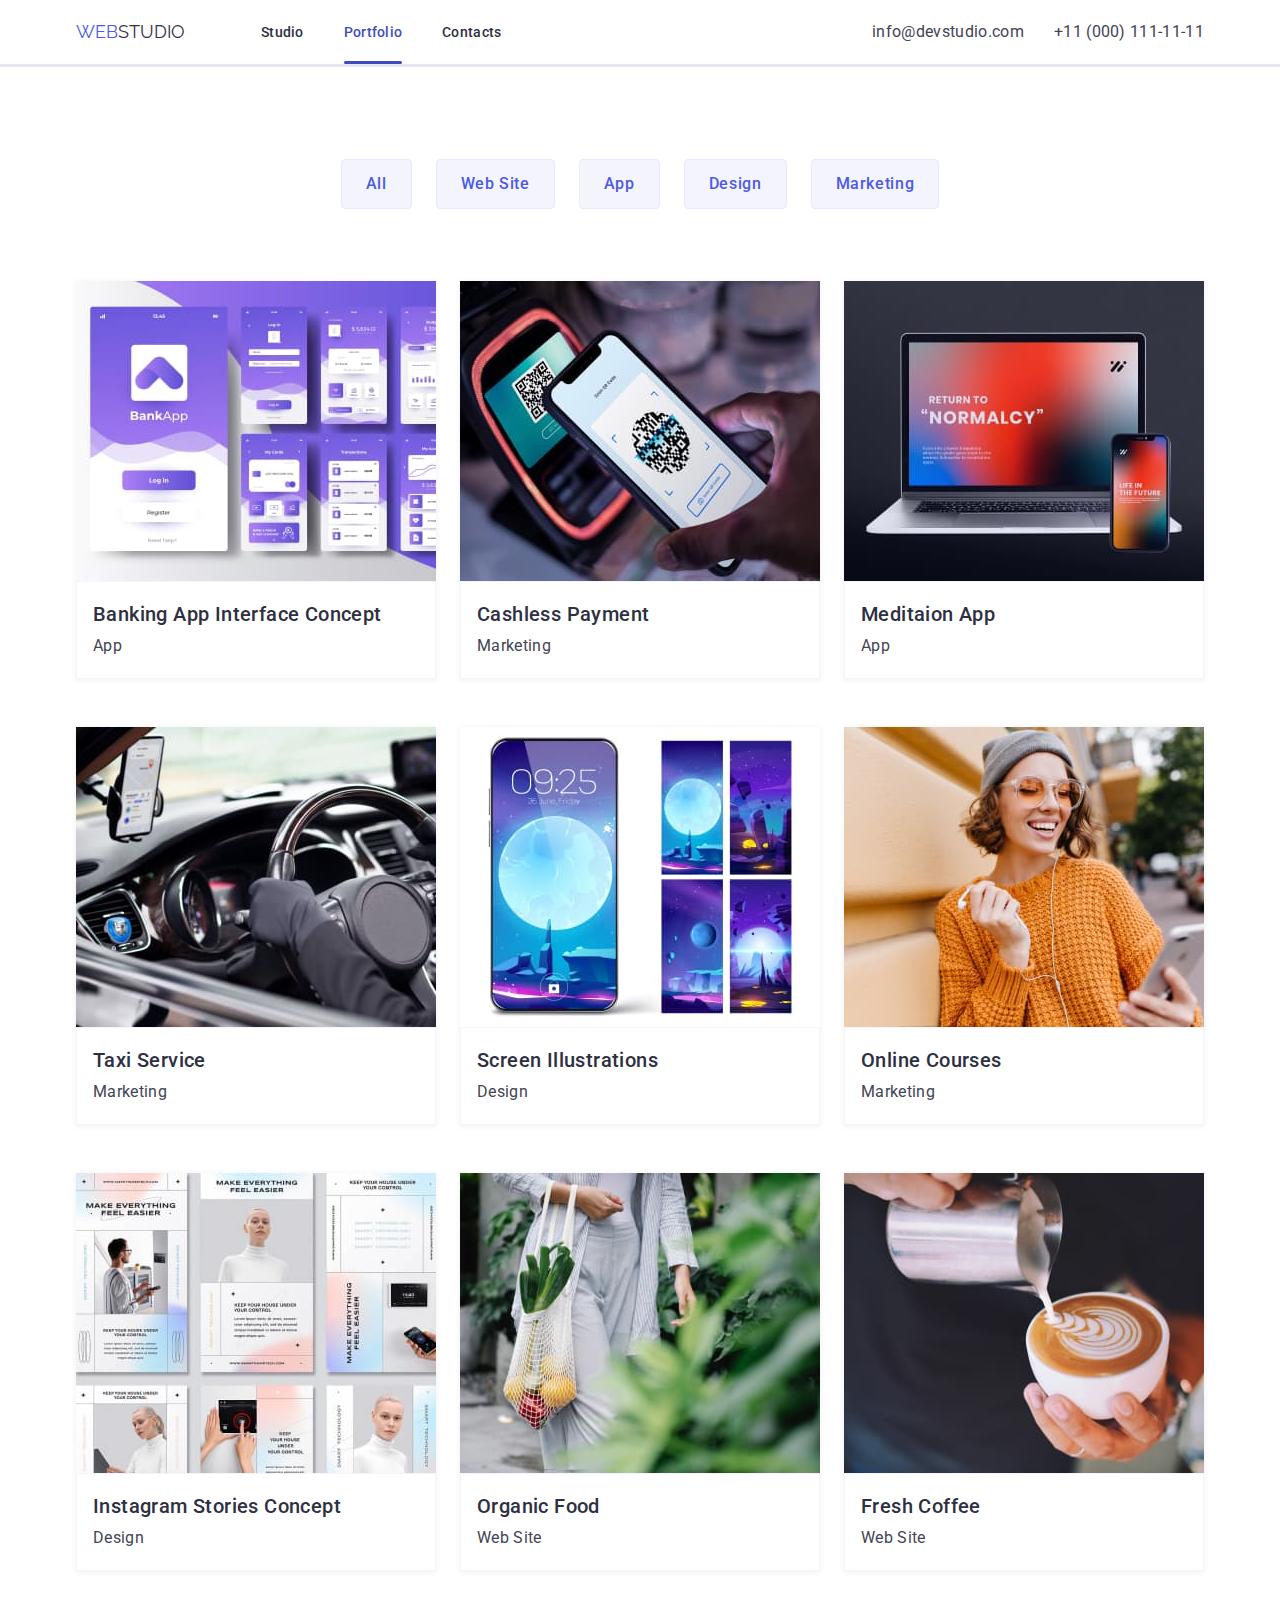
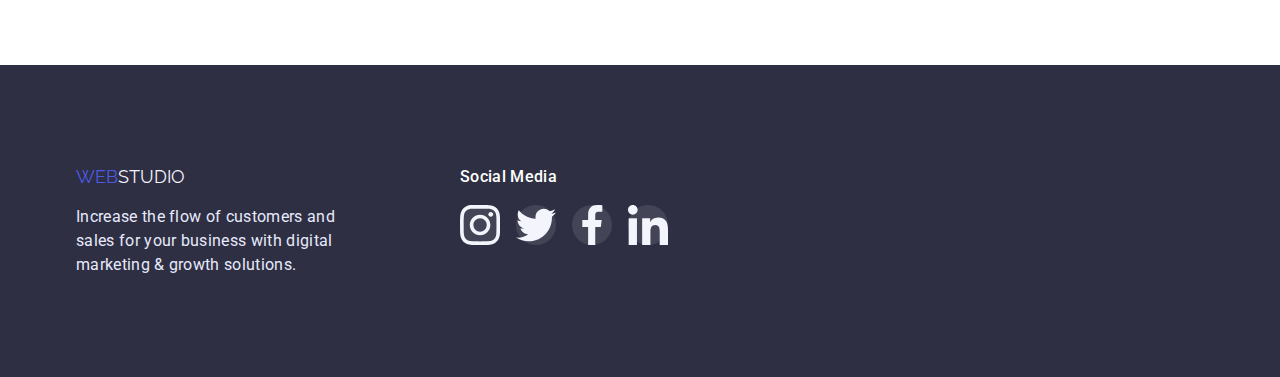
==== portfolio.html @ 90d6e834 "Initial commit" ====
<!DOCTYPE html>
<html lang="en">
<head>
    <meta charset="UTF-8">
    <meta http-equiv="X-UA-Compatible" content="IE=edge">
    <meta name="viewport" content="width=device-width, initial-scale=1.0">
    <link rel="stylesheet"
        href="https://fonts.googleapis.com/css2?family=Raleway:wght@800&family=Roboto:wght@400;500;700&display=swap">
    <link rel="stylesheet"
        href="https://cdnjs.cloudflare.com/ajax/libs/modern-normalize/1.1.0/modern-normalize.min.css">
    <link rel="stylesheet" href="./styles.css/styles.css">
        <title>WebStudio</title>
</head>

<body>
    <header>
        <div class="container flex-container">
            <a class="link logo" href="./index.html">Web<span class="accent-logo">studio</span></a>
            <nav>
                <ul class="nav-flex">
                    <li><a class="link link-header" href="./index.html">Studio</a></li>
                    <li><a class="link link-header link-current" href="./portfolio.html" target="_blank"
                            rel="noreferrer nofollow">Portfolio</a>
                    </li>
                    <li><a class="link link-header" href="">Contacts</a></li>
                </ul>
            </nav>
            <ul class="contacts-flex">
                <li><a class="link adress-header" href="mailto:info@devstudio.com">info@devstudio.com</a></li>
                <li><a class="link adress-header" href="tel:+11-000-111-11-11">+11 (000) 111-11-11</a></li>
            </ul>
        </div>
        <div class="line"></div>
    </header>
    <main>
  
        <section class="section">
            <h1 class="hide">Portfolio</h1>
            <ul class="buttons-main">
                <li><button class="btn-main" type="button">All</button></li>
                <li><button class="btn-main" type="button">Web Site</button></li>
                <li><button class="btn-main" type="button">App</button></li>
                <li><button class="btn-main" type="button">Design</button></li>
                <li><button class="btn-main" type="button">Marketing</button></li>
            </ul>
            <div class="container">
                <ul class="flex-examples">
                    <li class="examples-item">
                        <a class="link link-examples" href="">
                            <div class="box-thumb">
                                <img src="./images/works1.jpg" alt="banking">
                                <div class="product-overlay">
                                    <p class="text-overlay">14 Stylish and User-Friendly App Design Concepts · Task Manager App · Calorie Tracker App · Exotic Fruit Ecommerce App ·
                                    Cloud Storage App</p>
                                </div>
                            </div>
                            <div class="box-description">
                                <h2 class="title-card">Banking App Interface Concept</h2>
                                <p class="text-description">App</p>
                            </div>
                        </a>
                    </li>
                    <li class="examples-item">
                        <a class="link  link-examples" href="">
                            <div class="box-thumb">
                                <img src="./images/works2.jpg" alt="cashless">
                                <div class="product-overlay">
                                    <p class="text-overlay">14 Stylish and User-Friendly App Design Concepts · Task Manager App · Calorie Tracker App · Exotic Fruit Ecommerce App ·
                                    Cloud Storage App</p>
                                </div>
                            </div>
                            
                            <div class="box-description">
                                <h2 class="title-card">Cashless Payment</h2>
                                <p class="text-description">Marketing</p>
                            </div>
                        </a>
                    </li>
                    <li class="examples-item">
                        <a class="link  link-examples" href="">
                            <div class="box-thumb">
                                <img src="./images/works3.jpg" alt="meditation">
                                <div class="product-overlay">
                                    <p class="text-overlay">14 Stylish and User-Friendly App Design Concepts · Task Manager App · Calorie Tracker App · Exotic Fruit Ecommerce App ·
                                    Cloud Storage App</p>
                                </div>
                            </div>
                            
                            <div class="box-description">
                                <h2 class="title-card">Meditaion App</h2>
                                <p class="text-description">App</p>
                            </div>
                        </a>
                    </li>
                    <li class="examples-item">
                        <a class="link  link-examples" href="">
                            <div class="box-thumb">
                                <img src="./images/works4.jpg" alt="taxi">
                                <div class="product-overlay">
                                    <p class="text-overlay">14 Stylish and User-Friendly App Design Concepts · Task Manager App · Calorie Tracker App · Exotic Fruit Ecommerce App ·
                                    Cloud Storage App</p>
                                </div>
                            </div>
                            
                            <div class="box-description">
                                <h2 class="title-card">Taxi Service</h2>
                                <p class="text-description">Marketing</p>
                            </div>
                        </a>
                    </li>
                    <li class="examples-item">
                        <a class="link  link-examples" href="">
                            <div class="box-thumb">
                                <img src="./images/works5.jpg" alt="screen-illustration">
                                <div class="product-overlay">
                                    <p class="text-overlay">14 Stylish and User-Friendly App Design Concepts · Task Manager App · Calorie Tracker App · Exotic Fruit Ecommerce App ·
                                    Cloud Storage App</p>
                                </div>
                            </div>
                            
                            <div class="box-description">
                                <h2 class="title-card">Screen Illustrations</h2>
                                <p class="text-description">Design</p>
                            </div>
                        </a>
                    </li>
                    <li class="examples-item">
                        <a class="link  link-examples" href="">
                            <div class="box-thumb">
                                <img src="./images/works6.jpg" alt="courses">
                                <div class="product-overlay">
                                    <p class="text-overlay">14 Stylish and User-Friendly App Design Concepts · Task Manager App · Calorie Tracker App · Exotic Fruit Ecommerce App ·
                                    Cloud Storage App</p>
                                </div>
                            </div>
                            
                            <div class="box-description">
                                <h2 class="title-card">Online Courses</h2>
                                <p class="text-description">Marketing</p>
                            </div>
                        </a>
                    </li>
                    <li class="examples-item">
                        <a class="link  link-examples" href="">
                            <div class="box-thumb">
                                <img src="./images/works7.jpg" alt="stories">
                                <div class="product-overlay">
                                    <p class="text-overlay">14 Stylish and User-Friendly App Design Concepts · Task Manager App · Calorie Tracker App · Exotic Fruit Ecommerce App ·
                                    Cloud Storage App</p>
                                </div>
                            </div>
                            
                            <div class="box-description">
                                <h2 class="title-card">Instagram Stories Concept</h2>
                                <p class="text-description">Design</p>
                            </div>
                        </a>
                    </li>
                    <li class="examples-item">
                        <a class="link  link-examples" href="">
                            <div class="box-thumb">
                                <img src="./images/works8.jpg" alt="organic">
                                <div class="product-overlay">
                                    <p class="text-overlay">14 Stylish and User-Friendly App Design Concepts · Task Manager App · Calorie Tracker App · Exotic Fruit Ecommerce App ·
                                    Cloud Storage App</p>
                                </div>
                            </div>
                            
                            <div class="box-description">
                                <h2 class="title-card">Organic Food</h2>
                                <p class="text-description">Web Site</p>
                            </div>
                        </a>
                    </li>
                    <li class="examples-item">
                        <a class="link  link-examples" href="">
                            <div class="box-thumb">
                                <img src="./images/works9.jpg" alt="coffe">
                                <div class="product-overlay">
                                    <p class="text-overlay">14 Stylish and User-Friendly App Design Concepts · Task Manager App · Calorie Tracker App · Exotic Fruit Ecommerce App ·
                                    Cloud Storage App</p>
                                </div>
                            </div>
                            
                            <div class="box-description">
                                <h2 class="title-card">Fresh Coffee</h2>
                                <p class="text-description">Web Site</p>
                            </div>
                        </a>
                    </li>
                </ul>
                
            </div>
        </section>
            
    </main>
    <footer class="bg-footer">
        <div class="container flex-footer">
            <div class="footer-box1">
                <a class="link logo" href="./index.html">Web<span class="accent-logo-footer">studio</span></a>
                <p class="info-footer">Increase the flow of customers and sales for your business with digital marketing &
                    growth
                    solutions.</p>
            </div>
            <div class="footer-box2">
                <p class="media-footer">social media</p>
                <ul class="links-footer">
                    <li><a class="link-icon bg-footer-icon" href="">
                            <svg class="socials-icon">
                                <use href="./images/icons.svg#instagram">
                                </use>
                            </svg>
                        </a>
                    </li>
                    <li><a class="link-icon bg-footer-icon" href="">
                            <svg class="socials-icon">
                                <use href="./images/icons.svg#twitter">
                                </use>
                            </svg>
                        </a>
                    </li>
                    <li><a class="link-icon bg-footer-icon" href="">
                            <svg class="socials-icon">
                                <use href="./images/icons.svg#facebook">
                                </use>
                            </svg>
                        </a>
                    </li>
                    <li><a class="link-icon bg-footer-icon" href="">
                            <svg class="socials-icon">
                                <use href="./images/icons.svg#linkedin">
                                </use>
                            </svg>
                        </a>
                    </li>
                </ul>
            </div>
        </div>
    </footer>
   
</body>
</html>
---- styles.css/styles.css ----
:root{
  --Iris:#4D5AE5;
  --Ocean:#404BBF;
  --NAVY-BLUE:#2E2F42;
  --SLATE:#434455;
  --LIGHTSLATE:#8E8F99;
  --CLOUD:#F4F4FD;
  --CORNFLOWER:#E7E9FC;
  --GREEN:#31D0AA;
  --GREY:2E2F42;
  --NAVYBLUEMODAL:#2E2F42;
  --Button:#2196F3;


}
body{
  font-family: Roboto, sans-serif;
}
li{
  list-style: none;
}
ul{
  padding-inline-start: 0;
  margin-bottom: 0px;
  margin-top: 0px;
}
p,h1,h2{
  margin-top: 0px;
  margin-bottom: 0;
}
.link{
  text-decoration: none;
}
img{
  display: block;
}
.container{
  width: 1158px;
  /* outline: 2px solid #a7a658; */
  padding-left: 15px;
  padding-right: 15px;
  margin: 0 auto;
}
.section {
  padding-top: 94px;
  padding-bottom: 94px;
  /* outline:1px solid #c1ad3e; */
}
.flex-container{
  display: flex;
  flex-wrap: wrap;
  align-items: center;

}
.nav-flex{
  display: flex;
  margin-left: 76px;
}
.nav-flex li+li {
  margin-left: 40px;
}
.contacts-flex{
  display: flex;
  margin-left: auto;
}
.contacts-flex li+li{
  margin-left: 30px;
}
.adress-header {
  font-weight: 400;
  font-size: 16px;
  line-height: 24px;
  letter-spacing: 0.02em;
  color: var(--SLATE);
  transition: color 250ms cubic-bezier(0.4, 0, 0.2, 1);

}


.logo{
  text-transform:uppercase;
  color: var(--Iris);
  font-family: Raleway;
  font-size: 18px;
  line-height: 24px;
}
.accent-logo{
  color: var(--NAVY-BLUE);
}
.link-header{
  font-weight: 500;
  font-size: 14px;
  line-height: 16px;
  letter-spacing: 0.02em;

  color: var(--NAVY-BLUE);
  padding-top: 24px;
  padding-bottom: 24px;
  display: block;

  transition: color 250ms cubic-bezier(0.4, 0, 0.2, 1);
}
.link-header:hover,
.link-header:focus,
.adress-header:hover,
.adress-header:focus{
  color: var(--Ocean);
}

.line {
  border-bottom: 1px solid #E7E9FC;
  box-shadow: 0px 2px 1px rgba(46, 47, 66, 0.08), 0px 1px 1px rgba(46, 47, 66, 0.16), 0px 1px 6px rgba(46, 47, 66, 0.08);
}


.link-header{
  position: relative;
}
.link-header::after {
  content: "";
  position: absolute;
  display: block;

  bottom: 0;
  left: 0;
  border-radius: 2px;

  width: 100%;
  height: 3px;
  background-color: var(--Ocean);
  
  transform: scaleX(0);
  transform-origin: left;
  transition: transform 500ms cubic-bezier(0.4,0,0.2,1);
}
.link-current::after {
  content: "";
  position: absolute;
  display: block;

  bottom: 0;
  left: 0;
  border-radius: 2px;

  width: 100%;
  height: 3px;
  background-color: var(--Ocean);
  transform: none;

}
.link-header:hover::after{
  transform: scaleX(1);
}
.link-current{
  color: var(--Ocean);
}

/* Hero */
.section-hero {
  padding-top: 188px;
  padding-bottom: 188px;
  background-color: #2F303A;
  text-align: center;
  max-width: 1440px;
  margin-left: auto;
  margin-right: auto;
  outline: 1px solid black;
  background-image: url(../images/SVG/Dark-bg.svg), 
  url(../images/people-office1.jpg);
}


.title-text{
  color:#FFF;
  font-size: 56px;
  line-height: 60px;
  text-align: center;
  letter-spacing: 0.02em;
  margin: 0 auto 48px;
  width: 500px;
}
.btn-hero{
  background-color:var(--Iris);
  color:#FFF;
  cursor: pointer;
  width: 169px;
  height: 56px;
  border-radius: 4px;
  box-shadow: 0px 4px 4px rgba(0, 0, 0, 0.15);;
  font-weight: 500;
  font-size: 16px;
  border: none;

  transition: background-color 250ms cubic-bezier(0.4, 0, 0.2, 1),
  color 250ms cubic-bezier(0.4, 0, 0.2, 1),
  box-shadow 250ms cubic-bezier(0.4, 0, 0.2, 1);
}

.btn-hero:hover {
    background-color: var(--Ocean);
  }

/* Section-Advantage */

.hide {
  position: absolute;
  width: 1px;
  height: 1px;
  margin: -1px;
  padding: 0;
  overflow: hidden;
  border: 0;
  clip: rect(0 0 0 0);

}
.flex-list-advantage{
  display: flex;
  flex-wrap: wrap;
}
.box-adv{
  width: calc((100% - 72px)/4);
}
.box-adv:not(:last-child){
  margin-right: 24px;
}

.element-advantage{
  display: flex;
  height: 112px;
  width: 264px;
  background-color: var(--CLOUD);
  border-radius: 4px;
  margin-bottom: 8px;
  justify-content: center;
  align-items: center;

}
.icon-adv{
  width: 64px;
  height: 64px;
  fill: var(--NAVY-BLUE);
}
.box-adv{
  width: 264px;
}

.second-title {
  font-weight: 700;
  font-size: 36px;
  line-height: 40px;
  text-align: center;
  letter-spacing: 0.02em;
  color: var(--NAVY-BLUE);
  margin-top: 0px;
  margin-bottom: 72px;

}
.title-third{
  font-weight: 500;
  font-size: 20px;
  line-height: 24px;
  letter-spacing: 0.02em;
  color: var(--NAVY-BLUE);
  margin-top: 0px;
  margin-bottom: 8px;
}

.text-description{
  font-weight: 400;
  font-size: 16px;
  line-height: 24px;
  letter-spacing: 0.02em;
  color: var(--SLATE);
}


/* What we do */
.flex-works{
  display: flex;
  flex-wrap: wrap;

}
.element-foto{
  width: calc((100% - 2*24px)/3);
}
.element-foto:not(:last-child){
  margin-right: 24px;
}

/* Our team  */
.section-team{
  background-color: var(--CLOUD);
}
.flex-team{
  display: flex;
  column-gap: 24px;
}
.flex-card{
  width: 264px;
  /* outline: 1px dashed blue; */
  box-shadow: 0px 1px 6px rgba(46, 47, 66, 0.08), 0px 1px 1px rgba(46, 47, 66, 0.16), 0px 2px 1px rgba(46, 47, 66, 0.08);
  border-radius: 0px 0px 4px 4px;
  background-color: #fff;
}

.socials{
  display: flex;
  flex-wrap: wrap;
  justify-content: center;
  margin-top: 8px;
}

.socials li:not(:last-child){
  margin-right: 24px;
}
.box-card {
  text-align: center;
  padding-top: 32px;
  padding-bottom: 32px;
}

.socials-icon{
  fill:var(--CLOUD);
}
.link-icon{
  display: flex;
  width: 40px;
  height: 40px;

  background-color: var(--Iris);
  border-radius: 50%;

  justify-content: center;
  align-items: center;

  transition: background-color 250ms cubic-bezier(0.4, 0, 0.2, 1);
}
.link-icon:hover{
  background-color: var(--Ocean);
}



/* Customers */
.flex-customers{
  display: flex;
  flex-wrap: wrap;
}

.flex-customers li:not(:last-child){
  margin-right: 24px;
}
.customers-bg{
  width: 168px;
  height: 88px;
  background-color: #fff;
  color: var(--LIGHTSLATE);
  border: 1px solid #8E8F99;
  border-radius: 4px;
  display: flex;
  justify-content: center;
  align-items: center;

  transition: color 250ms cubic-bezier(0.4, 0, 0.2, 1),
  border 250ms cubic-bezier(0.4, 0, 0.2, 1);

}
.icon-customers{
  width: 104px;
  height: 56px;
  fill:currentColor;
}
.customers-bg:hover{
  color: var(--Ocean);
  border: 1px solid var(--Ocean);
}

/* Footer */
.bg-footer{
  background-color: var(--NAVY-BLUE);
  padding-top: 100px;
  padding-bottom: 100px;
}
.accent-logo-footer{
  color:var(--CLOUD)
}
.info-footer{
  font-weight: 400;
  font-size: 16px;
  line-height: 24px;
  letter-spacing: 0.02em;
  color: var(--CORNFLOWER);
  margin-bottom: 0;
  /* margin-top: 16px; */
}
.media-footer{
  font-weight: 500;
  font-size: 16px;
  line-height: 24px;
  letter-spacing: 0.02em;
  color: #FFF;
  margin-bottom: 16px;
  text-transform: capitalize;
}
.flex-footer{
  display: flex;
  flex-wrap: wrap;
}
.footer-box1{
  width:264px;
}

.footer-box1 a {
  display: inline-block;
  margin-bottom: 16px;
}
.footer-box2{
  margin-left: 120px;
}
/* .footer-box3{
  margin-left: 80px;
} */
.links-footer{
  display: flex;
  flex-wrap:wrap;
}
.links-footer li:not(:last-child){
  margin-right: 16px;
}
.bg-footer-icon{
  background-color: rgba(255, 255, 255, 0.1);
  transition: background-color 250ms cubic-bezier(0.4, 0, 0.2, 1);
}
.bg-footer-icon:hover{
  background-color: var(--GREEN);
}


/* Potfolio */

.buttons-main{
  display: flex;
  flex-wrap: wrap;
  /* outline: 1px dashed blue; */
  justify-content: center;
  margin-bottom: 72px;
}
.buttons-main li:not(:last-child){
  margin-right: 24px;   
}

.btn-main{
  background-color: var(--CLOUD);
  color: var(--Iris);
  border: 1px solid var(--CORNFLOWER);
  border-radius: 4px;
  padding: 12px 24px;

  font-weight: 500;
  font-size: 16px;
  line-height: 24px;
  letter-spacing: 0.04em;

  cursor: pointer;

  transition: background-color 250ms cubic-bezier(0.4, 0, 0.2, 1),
  color 250ms cubic-bezier(0.4, 0, 0.2, 1),
  box-shadow 250ms cubic-bezier(0.4, 0, 0.2, 1),
  border-color 250ms cubic-bezier(0.4, 0, 0.2, 1);
}
.btn-main:hover{
  background-color: var(--Iris);
  color: white;
  box-shadow: 0px 3px 1px rgba(0, 0, 0, 0.1), 0px 2px 1px rgba(0, 0, 0, 0.08), 0px 2px 2px rgba(0, 0, 0, 0.12);
  border-color: var(--Iris);
}
/* Examples */
.flex-examples{
  display: flex;
  flex-wrap: wrap;
}
.box-description{
  padding-left: 16px;
  padding-top: 20px;
  padding-bottom: 20px;
  border: 0.5px solid #F4F4FD;
}
.title-card{
  font-weight: 500;
  font-size: 20px;
  line-height: 24px;
  letter-spacing: 0.02em;
  color: var(--NAVY-BLUE);
  margin-bottom: 8px;
}

.examples-item:not(:nth-child(3n)){
  margin-right: 24px;
}
.examples-item{
  margin-bottom: 48px;
  background: #FFF;
  width: calc((100% - 2 * 24px)/3);

}
.link-examples {
  box-shadow: 0px 1px 6px rgba(46, 47, 66, 0.08);
  display: block;

  transition: box-shadow 250ms cubic-bezier(0.4, 0, 0.2, 1);
  
}

.link-examples:hover {
  box-shadow: 0px 1px 6px rgba(46, 47, 66, 0.08), 0px 1px 1px rgba(46, 47, 66, 0.16), 0px 2px 1px rgba(46, 47, 66, 0.08);
}
.examples-item:nth-last-child(-n+3){
  margin-bottom: 0px;
}

.box-thumb{
  position: relative;
  overflow: hidden;

}
.product-overlay{
  position: absolute;
  /* content: "";
  display: inline-block; */
  top: 0;
  left: 0;
  width: 100%;
  height: 100%;

  background-color:rgba(77, 90, 229, 0.9);
  opacity: 1;
  transform: translateY(110%);
  transform-origin: bottom;

  transition: transform 250ms cubic-bezier(0.4,0,0.2,1),
  background-color 250ms cubic-bezier(0.4, 0, 0.2, 1);
}
.link-examples:hover .product-overlay{
  opacity: 1;
  transform: translateY(0);
}
.text-overlay{
  position: absolute;
  top: 40px;
  left: 32px;
  right: 32px;
  /* transform: translate(-50%,-50%); */

  font-weight: 400;
  font-size: 16px;
  line-height: 24px;
  /* or 150% */

  letter-spacing: 0.02em;
  color: #F4F4FD;
 
}


/* modal */
.backdrop{
  position: fixed;
  top: 0;
  left: 0;
  background-color: rgba(46, 47, 66, 0.4);;
  width: 100%;
  height: 100%;
  opacity: 1;
  transition: opacity 500ms cubic-bezier(0.4, 0, 0.2, 1);
 
}
.backdrop.is-hidden{
  opacity: 0;
  pointer-events: none;
  visibility: hidden;
}
.backdrop.is-hidden .modal {
  transform:translate(-50%, -50%) scale(1.1);
}

.modal{
  position: absolute;
  top: 50%;
  left: 50%;
  transform: translate(-50%, -50%) scale(1);
  transition: transform 350ms cubic-bezier(0.4, 0, 0.2, 1);

  width: 408px;
  height: 576px;
  padding: 15px 20px;
  background: #FCFCFC;
  box-shadow: 0px 1px 1px rgba(0, 0, 0, 0.14), 0px 1px 3px rgba(0, 0, 0, 0.12), 0px 2px 1px rgba(0, 0, 0, 0.2);
  border-radius: 4px;
  margin: 0 auto;
  text-align: center;

}
.btn-close{
  position: absolute;
  display: flex;
  top: 24px;
  right: 24px;
  width: 24px;
  height: 24px;
  padding: 8px 8px;

  justify-content: center;
  align-items: center;


  background-color:var(--CORNFLOWER);
  border-radius: 50px;
  border: 1px solid rgba(0, 0, 0, 0.1);
  cursor: pointer;
}
.text-modal{
  margin: 50% auto;
}
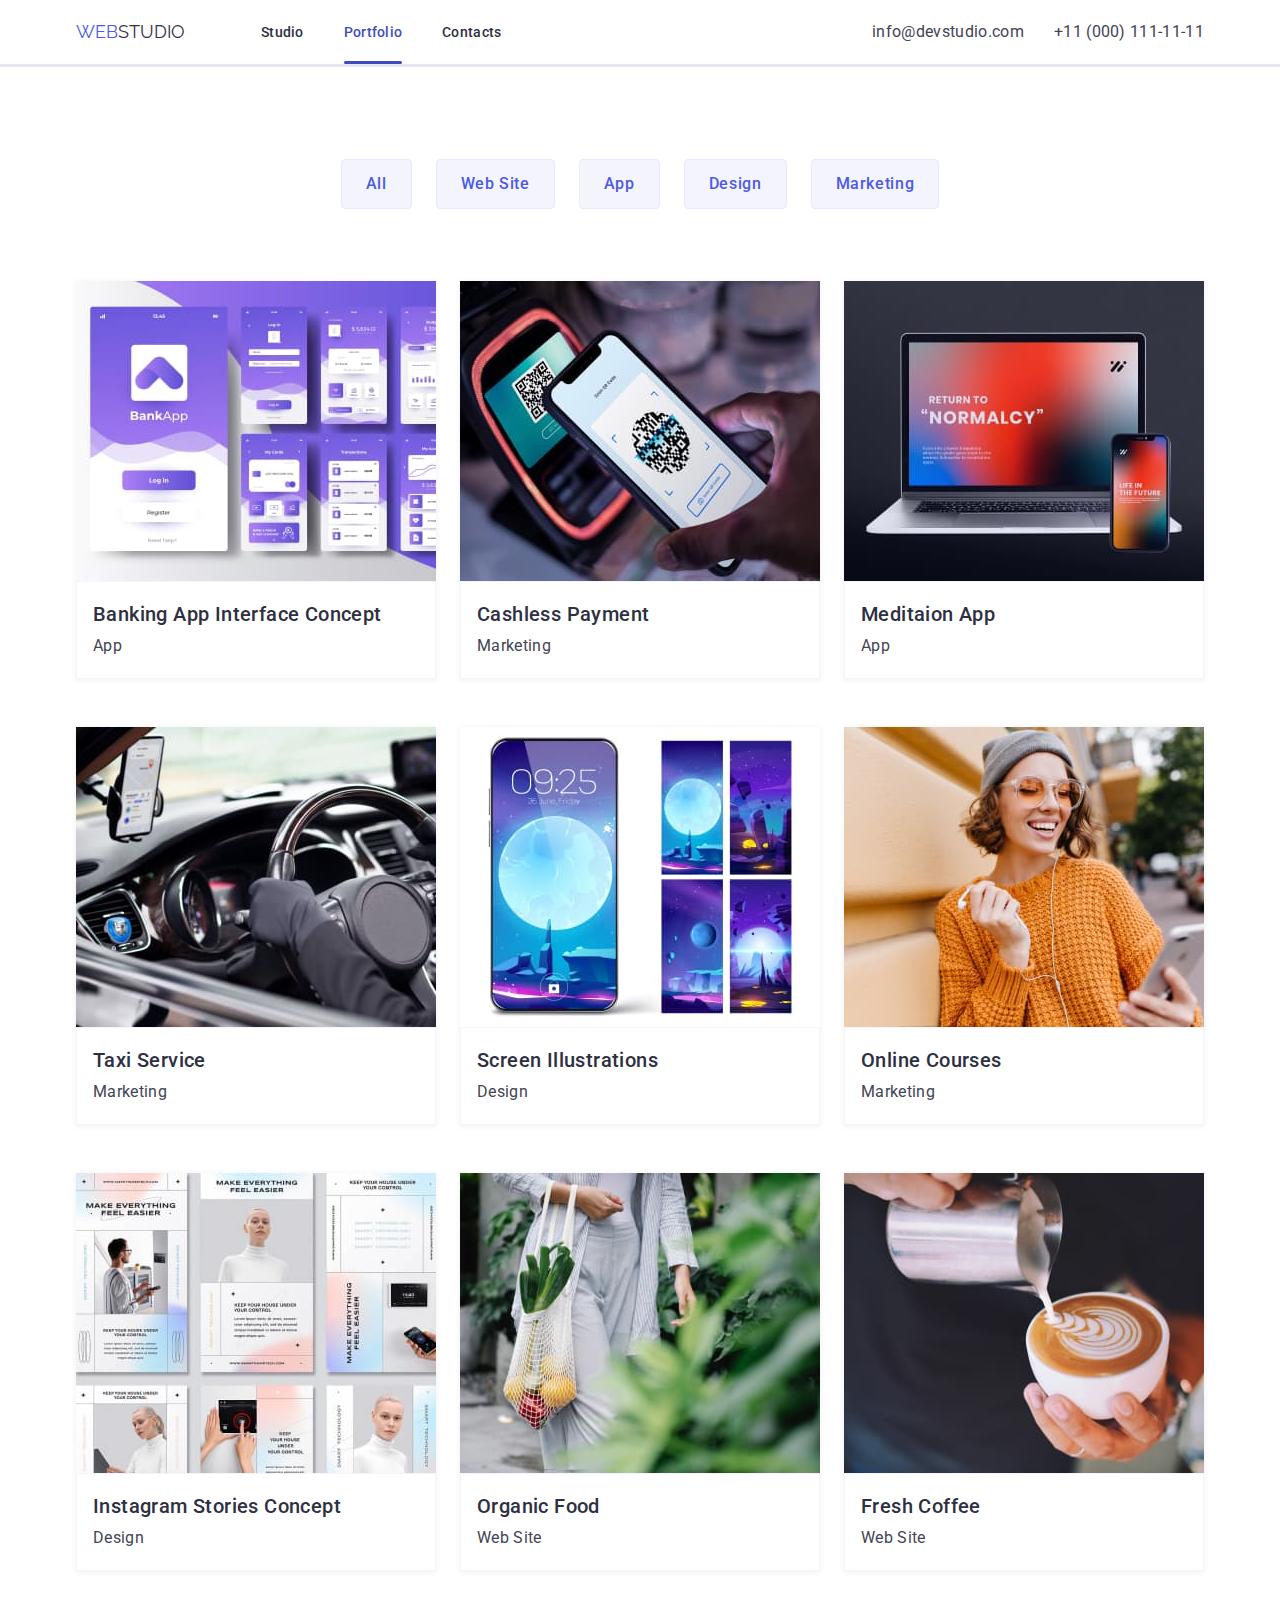
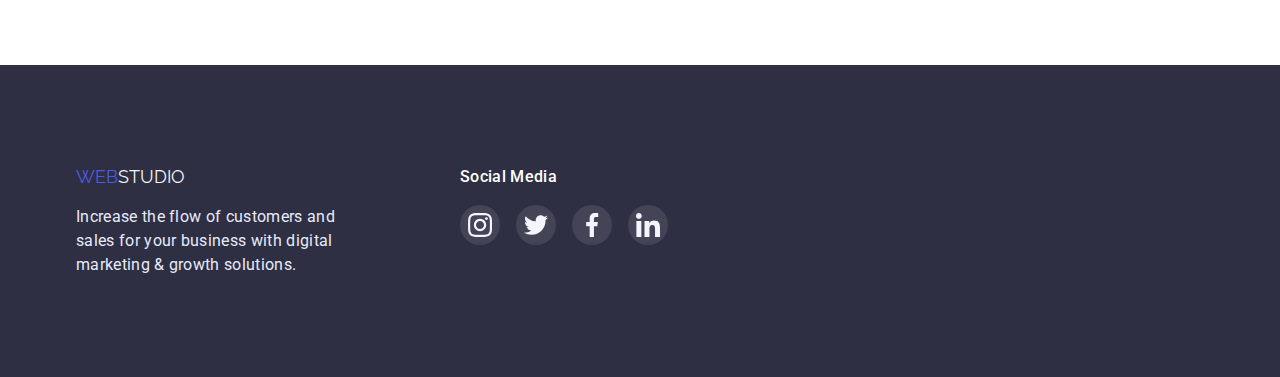
==== commit 7d93db5f: "." ====
--- a/portfolio.html
+++ b/portfolio.html
@@ -206,28 +206,28 @@
                 <p class="media-footer">social media</p>
                 <ul class="links-footer">
                     <li><a class="link-icon bg-footer-icon" href="">
-                            <svg class="socials-icon">
+                            <svg class="socials-icon" width="24" height="24">
                                 <use href="./images/icons.svg#instagram">
                                 </use>
                             </svg>
                         </a>
                     </li>
                     <li><a class="link-icon bg-footer-icon" href="">
-                            <svg class="socials-icon">
+                            <svg class="socials-icon" width="24" height="24">
                                 <use href="./images/icons.svg#twitter">
                                 </use>
                             </svg>
                         </a>
                     </li>
                     <li><a class="link-icon bg-footer-icon" href="">
-                            <svg class="socials-icon">
+                            <svg class="socials-icon" width="24" height="24">
                                 <use href="./images/icons.svg#facebook">
                                 </use>
                             </svg>
                         </a>
                     </li>
                     <li><a class="link-icon bg-footer-icon" href="">
-                            <svg class="socials-icon">
+                            <svg class="socials-icon" width="24" height="24">
                                 <use href="./images/icons.svg#linkedin">
                                 </use>
                             </svg>
--- a/styles.css/styles.css
+++ b/styles.css/styles.css
@@ -577,7 +577,7 @@
 .backdrop.is-hidden{
   opacity: 0;
   pointer-events: none;
-  visibility: hidden;
+  /* visibility: hidden; */
 }
 .backdrop.is-hidden .modal {
   transform:translate(-50%, -50%) scale(1.1);
@@ -597,8 +597,6 @@
   box-shadow: 0px 1px 1px rgba(0, 0, 0, 0.14), 0px 1px 3px rgba(0, 0, 0, 0.12), 0px 2px 1px rgba(0, 0, 0, 0.2);
   border-radius: 4px;
   margin: 0 auto;
-  text-align: center;
-
 }
 .btn-close{
   position: absolute;
@@ -607,8 +605,6 @@
   right: 24px;
   width: 24px;
   height: 24px;
-  padding: 8px 8px;
-
   justify-content: center;
   align-items: center;
 
@@ -618,8 +614,69 @@
   border: 1px solid rgba(0, 0, 0, 0.1);
   cursor: pointer;
 }
+
 .text-modal{
-  margin: 50% auto;
-}
-
-
+  margin-top: 72px;
+  margin-bottom: 17px;
+}
+
+.form{
+  margin-top: 50px;
+}
+.form-modal{
+  position: relative;
+  display: flex;
+  flex-direction: column;
+  margin-bottom: 25px;
+  
+} 
+.form-label{
+  position: absolute;
+  display: flex;
+  flex-direction: column;
+  font-size: 12px;
+  line-height: 14px;
+  letter-spacing: 0.04em;
+  color: var(--SLATE);
+  top: -20px;
+
+
+}
+.form-input{
+  padding-left: 20px;
+}
+
+.icon-bg-modal{
+  position: absolute;
+  display: flex;
+  top: 50%;
+  left: 5px;
+  transform: translateY(-50%);
+  background-color: #31D0AA;
+}
+.form-input:focus .icon-bg-modal{
+  background-color: #404BBF;
+}
+.form-input::placeholder{
+  font-size: 12px;
+}
+.icon-modal{
+  fill: var(--NAVY-BLUE);
+}
+.form-input:focus ~ .icon-modal{
+  fill: var(--Iris);
+
+
+}
+.comment{
+  resize: none;
+}
+.form-input:focus{
+  border-color: #2196F3
+}
+
+
+
+
+
+
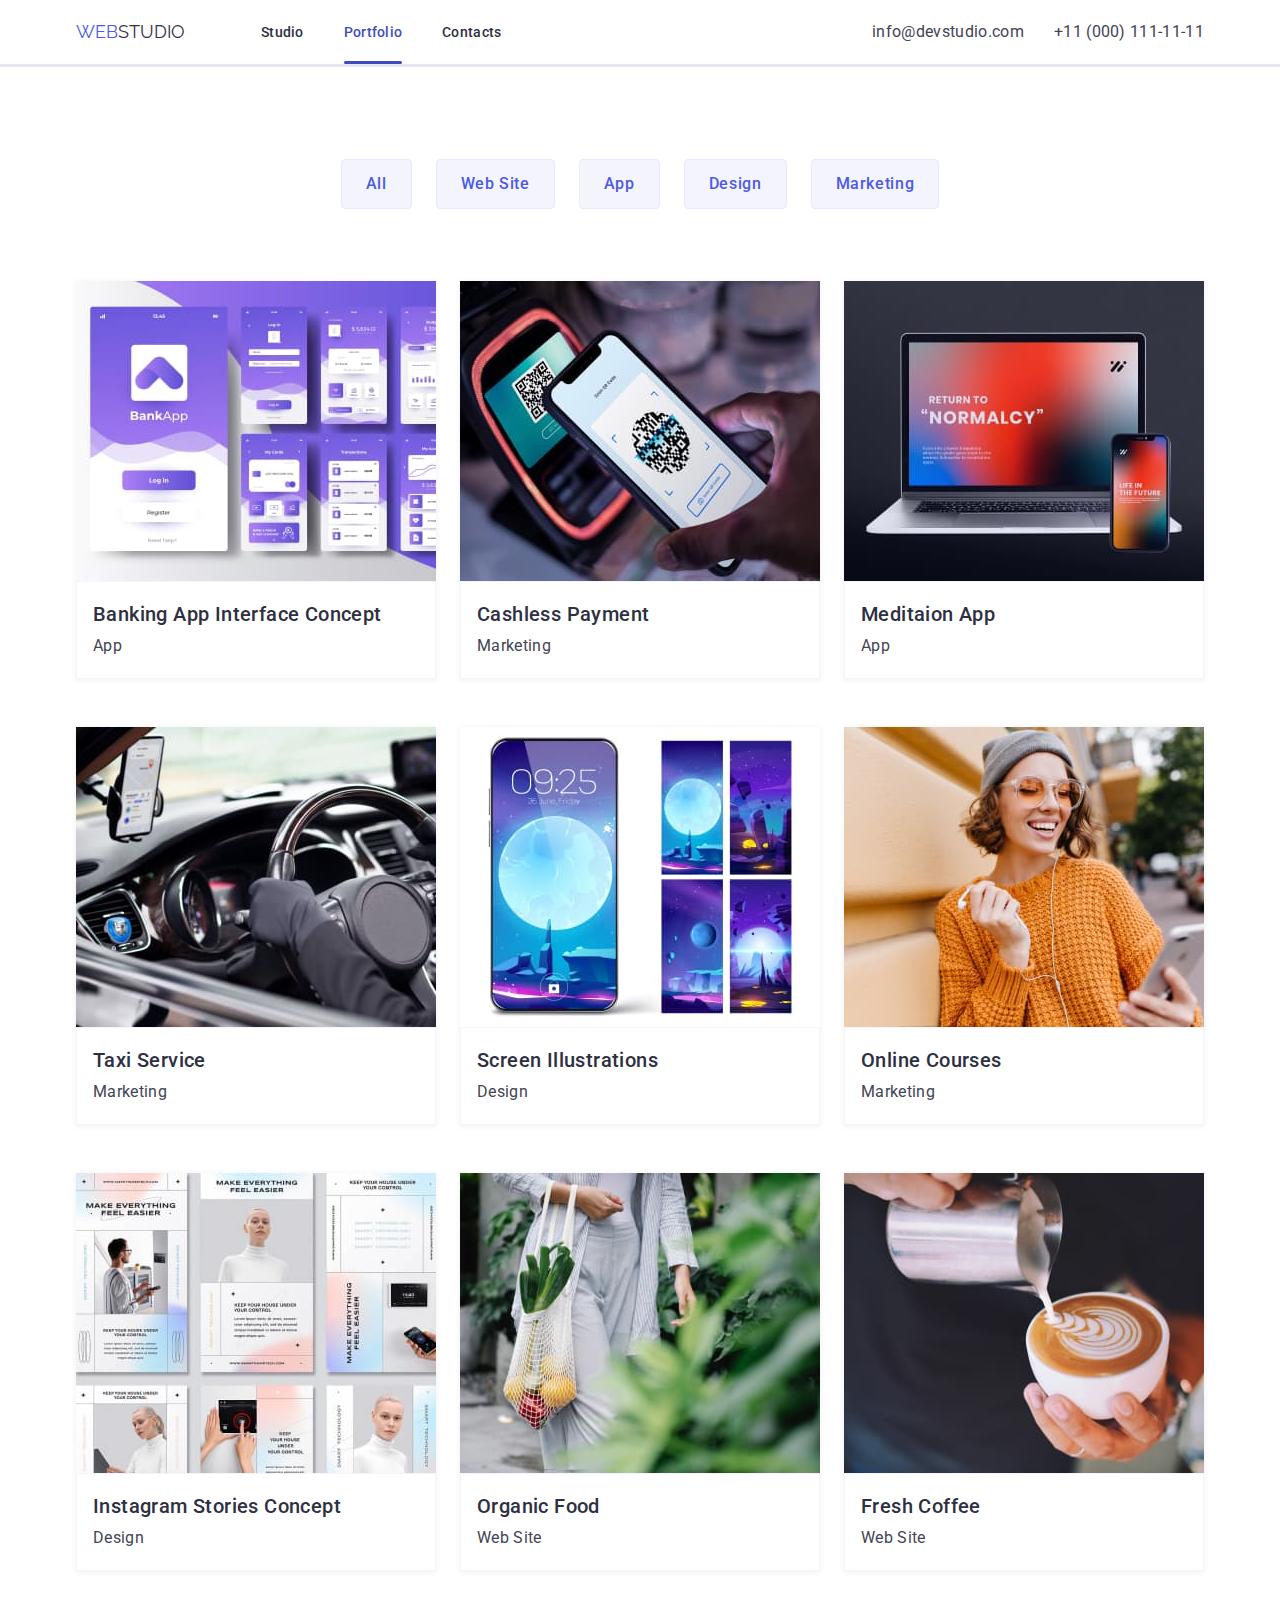
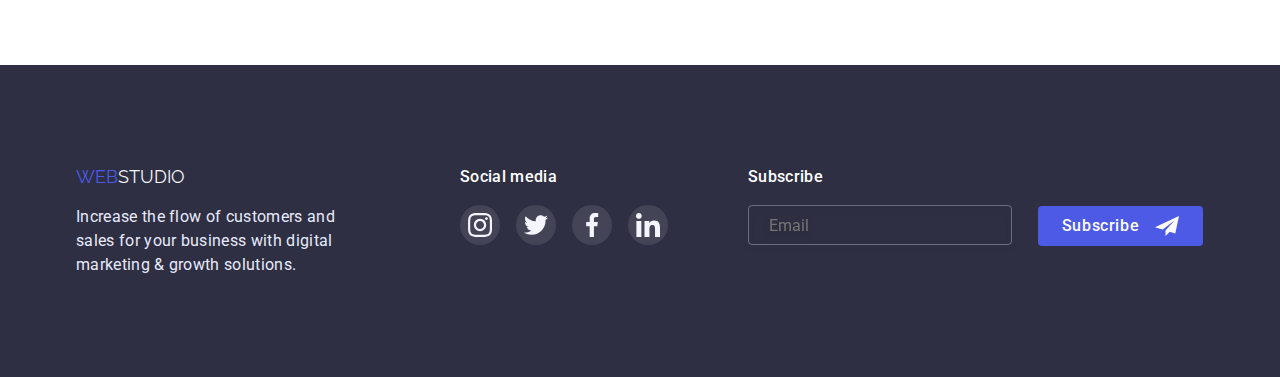
==== commit 7ea2c865: "/" ====
--- a/portfolio.html
+++ b/portfolio.html
@@ -203,7 +203,7 @@
                     solutions.</p>
             </div>
             <div class="footer-box2">
-                <p class="media-footer">social media</p>
+                <p class="media-footer">Social media</p>
                 <ul class="links-footer">
                     <li><a class="link-icon bg-footer-icon" href="">
                             <svg class="socials-icon" width="24" height="24">
@@ -234,9 +234,19 @@
                         </a>
                     </li>
                 </ul>
+            </div>
+            <div class="subscribe-footer">
+                <p class="media-footer">Subscribe</p>
+                <input type="email" class="input-email" name="email-footer" placeholder="Email">
+                <button type="submit" class="btn-subscribe">Subscribe
+                    <svg class="frame-footer" width="24" height="24">
+                        <use href="./images/icons.svg#frame"></use>
+                    </svg>
+                </button>
             </div>
         </div>
     </footer>
    
+   
 </body>
 </html>--- a/styles.css/styles.css
+++ b/styles.css/styles.css
@@ -7,7 +7,7 @@
   --CLOUD:#F4F4FD;
   --CORNFLOWER:#E7E9FC;
   --GREEN:#31D0AA;
-  --GREY:2E2F42;
+  --GREY:#2E2F42;
   --NAVYBLUEMODAL:#2E2F42;
   --Button:#2196F3;
 
@@ -400,7 +400,6 @@
   letter-spacing: 0.02em;
   color: #FFF;
   margin-bottom: 16px;
-  text-transform: capitalize;
 }
 .flex-footer{
   display: flex;
@@ -417,9 +416,9 @@
 .footer-box2{
   margin-left: 120px;
 }
-/* .footer-box3{
+.footer-box3{
   margin-left: 80px;
-} */
+}
 .links-footer{
   display: flex;
   flex-wrap:wrap;
@@ -434,6 +433,59 @@
 .bg-footer-icon:hover{
   background-color: var(--GREEN);
 }
+.input-email{
+  width: 264px;
+  height: 40px;
+  border: 1px solid rgba(255, 255, 255, 0.3);
+  filter: drop-shadow(0px 4px 4px rgba(0, 0, 0, 0.15));
+  border-radius: 4px;
+  background-color: transparent;
+  margin-right: 22px;
+  padding-left: 20px;
+}
+.input-email:focus{
+  outline: none;
+  color: white;
+}
+.subscribe-footer{
+  margin-left: 80px;
+}
+
+.btn-subscribe{
+  display: inline-flex;
+  width: 165px;
+  height: 40px;
+
+  align-items: center;
+  text-align: center;
+  justify-content: center;
+
+  letter-spacing: 0.04em;
+  font-weight: 500;
+  font-size: 16px;
+  line-height: 24px;
+
+  background-color: var(--Iris);
+  border-radius: 4px;
+  border: none;
+  color: #FCFCFC;
+
+  transition: background-color 250ms cubic-bezier(0.4, 0, 0.2, 1),
+  color 250ms cubic-bezier(0.4, 0, 0.2, 1);
+
+}
+.btn-subscribe:hover{
+  cursor: pointer;
+}
+.btn-footer:hover{
+  cursor: pointer;
+  background-color: var(--Ocean);
+}
+.frame-footer{
+  margin-left: 16px;
+}
+
+
 
 
 /* Potfolio */
@@ -591,8 +643,8 @@
   transition: transform 350ms cubic-bezier(0.4, 0, 0.2, 1);
 
   width: 408px;
-  height: 576px;
-  padding: 15px 20px;
+  /* height: 576px; */
+  padding: 24px 24px;
   background: #FCFCFC;
   box-shadow: 0px 1px 1px rgba(0, 0, 0, 0.14), 0px 1px 3px rgba(0, 0, 0, 0.12), 0px 2px 1px rgba(0, 0, 0, 0.2);
   border-radius: 4px;
@@ -608,75 +660,153 @@
   justify-content: center;
   align-items: center;
 
-
   background-color:var(--CORNFLOWER);
   border-radius: 50px;
   border: 1px solid rgba(0, 0, 0, 0.1);
   cursor: pointer;
 }
+.btn-close:focus{
+  background-color: var(--Ocean);
+  border: none;
+  fill: #FCFCFC;
+}
 
 .text-modal{
-  margin-top: 72px;
-  margin-bottom: 17px;
+  margin-top:48px;
+  margin-bottom: 1px;
+  text-align: center;
 }
 
 .form{
-  margin-top: 50px;
+  padding-top: 30px;
 }
 .form-modal{
   position: relative;
   display: flex;
   flex-direction: column;
-  margin-bottom: 25px;
+  border-radius: 4px;
+} 
+
+.form-modal:not(:last-child){
+  margin-bottom: 30px;
+}
   
-} 
 .form-label{
   position: absolute;
-  display: flex;
-  flex-direction: column;
+  display: block;
+
+  font-weight: 400;
+  font-size: 12px;
+  line-height: 14px;
+  letter-spacing: 0.01em;
+
+  color: var(--LIGHTSLATE);
+  top: -20px;
+
+
+}
+.form-input{
+  padding-left: 40px;
+  padding: 10px 40px;
+
+  height: 40px;
+  border-radius: 4px;
+  border: 1px solid gray;
+}
+
+/* .form-input:focus .icon-bg-modal{
+  background-color: #404BBF;
+} */
+
+.form-comment::placeholder{
+  font-weight: 400;
   font-size: 12px;
   line-height: 14px;
   letter-spacing: 0.04em;
-  color: var(--SLATE);
-  top: -20px;
-
-
-}
-.form-input{
-  padding-left: 20px;
-}
-
-.icon-bg-modal{
-  position: absolute;
-  display: flex;
+  color: rgba(117, 117, 117, 0.5);
+}
+.icon-modal{
+  position: absolute;
   top: 50%;
-  left: 5px;
+  left: 16px;
   transform: translateY(-50%);
-  background-color: #31D0AA;
-}
-.form-input:focus .icon-bg-modal{
-  background-color: #404BBF;
-}
-.form-input::placeholder{
-  font-size: 12px;
-}
-.icon-modal{
   fill: var(--NAVY-BLUE);
+  transition: fill 250ms cubic-bezier(0.4, 0, 0.2, 1);
+}
+.line-modal{
+  position: absolute;
+  left: 40px;
 }
 .form-input:focus ~ .icon-modal{
   fill: var(--Iris);
-
-
-}
-.comment{
+}
+
+.form-comment {
   resize: none;
-}
-.form-input:focus{
-  border-color: #2196F3
-}
-
-
-
-
-
-
+  outline: none;
+  padding: 10px 20px;  
+  border-radius: 4px;
+  border: 1px solid gray;
+    }
+
+.form-input:focus,
+.form-comment:focus{
+  border-color:var(--Iris);
+  outline: none;
+}
+
+.text-policy{
+  font-weight: 400;
+  font-size: 12px;
+  line-height: 14px;
+  letter-spacing: 0.04em;
+  color: #757575;
+}
+
+.text-policy-link{
+  color: var(--Iris);
+  text-decoration: underline;
+}
+
+.policy{
+  display: flex;
+  margin-top: 24px;
+  margin-bottom: 24px;
+  align-items: center;
+}
+.checkbox{
+  margin-right: 10px;
+  width: 16px;
+  height: 16px;
+}
+.submit-btn{
+  display: block;
+  margin: 0 auto;
+  width: 169px;
+  height: 59px;
+
+  padding: 16px 32px;
+  background-color: var(--Iris);
+  box-shadow: 0px 4px 4px rgba(0, 0, 0, 0.15);
+  border-radius: 4px;
+  border: none;
+
+  color: #FCFCFC;
+  font-weight: 500;
+  font-size: 16px;
+  line-height: 24px;
+ 
+  transition: background-color 250ms cubic-bezier(0.4, 0, 0.2, 1);
+
+
+}
+.submit-btn:hover{
+  cursor: pointer;
+  background-color: var(--Ocean);
+}
+
+
+
+
+
+
